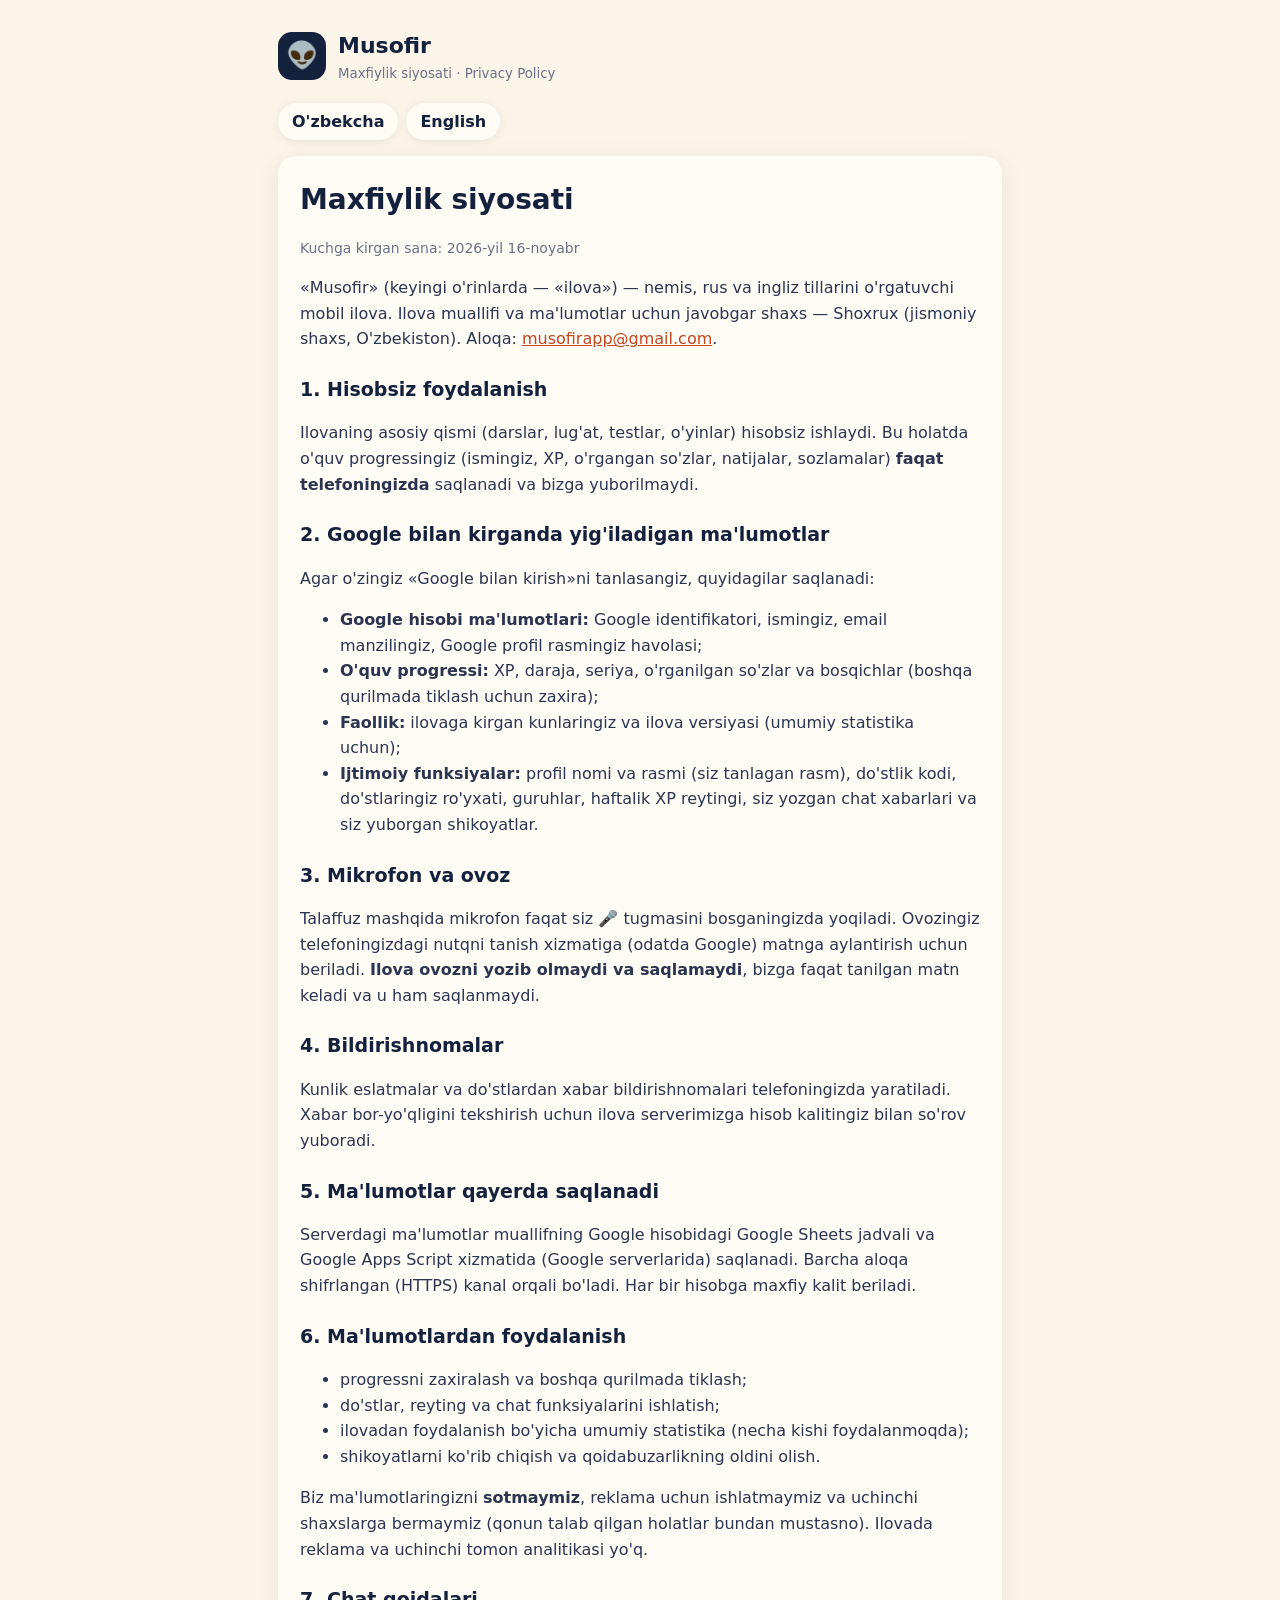
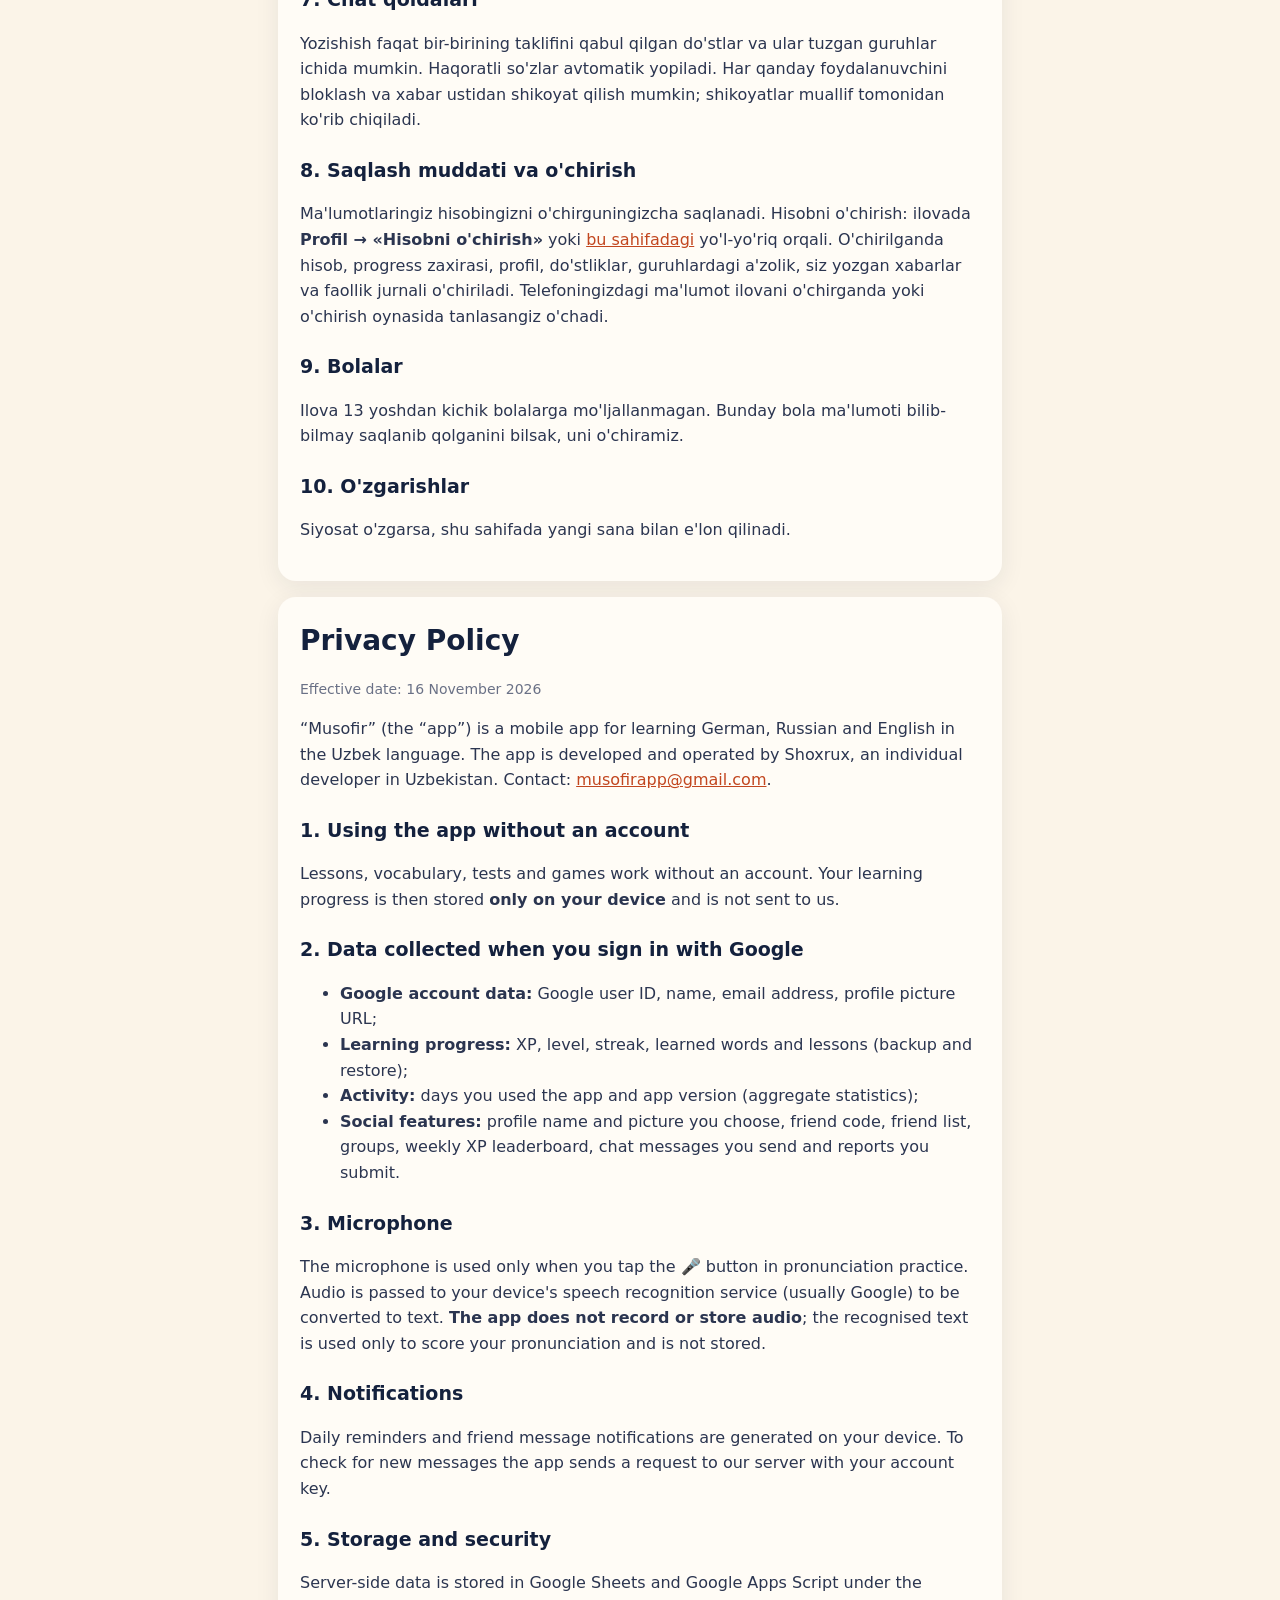
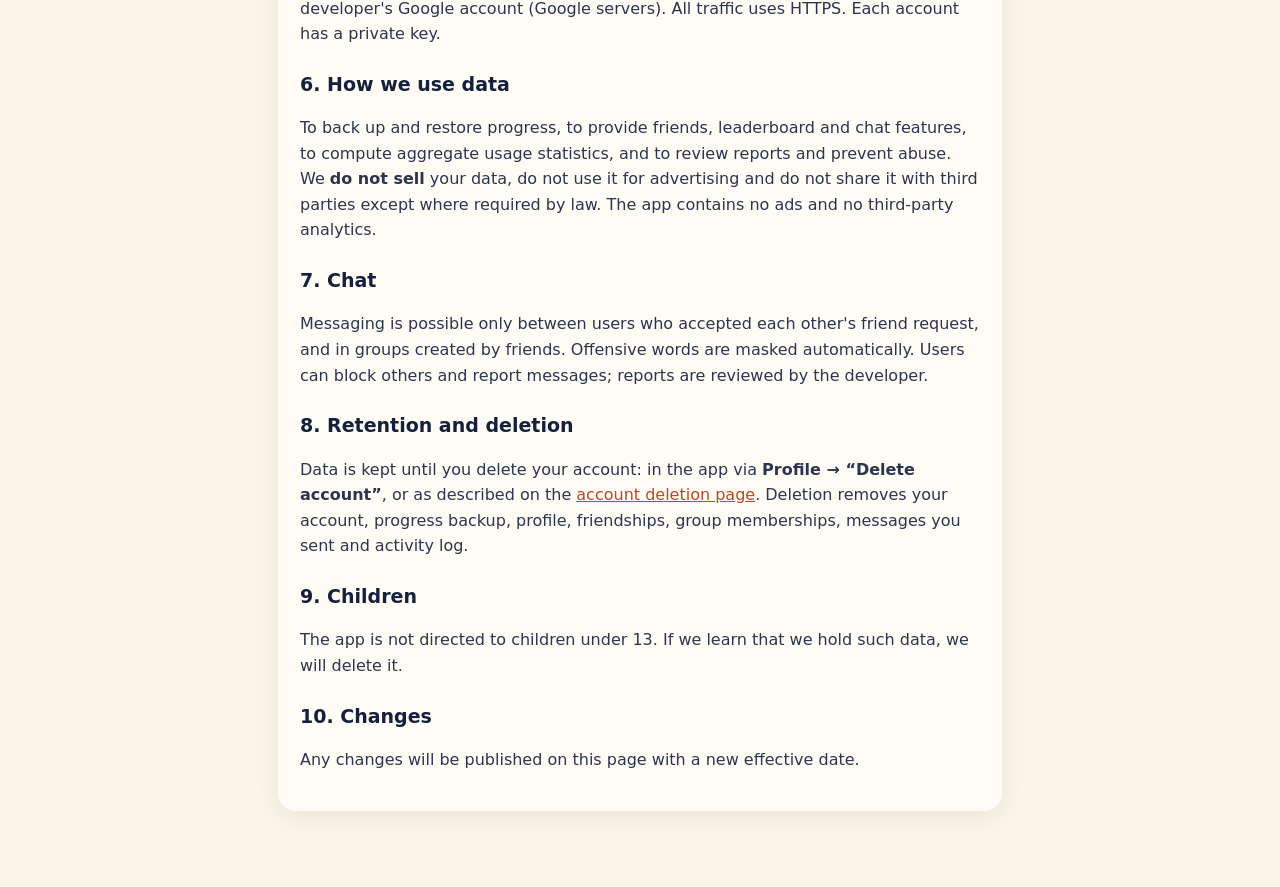
==== docs/privacy.html @ 776fa834 "Add files via upload" ====
<!DOCTYPE html>
<html lang="uz"><head><meta charset="utf-8"><meta name="viewport" content="width=device-width,initial-scale=1">
<title>Musofir — Maxfiylik siyosati / Privacy Policy</title><link rel="stylesheet" href="style.css"></head>
<body><div class="wrap">
<header><div class="logo">👽</div><div><b>Musofir</b><small>Maxfiylik siyosati · Privacy Policy</small></div></header>
<div class="lang"><a href="#uz">O'zbekcha</a><a href="#en">English</a></div>

<div class="card" id="uz">
<h1>Maxfiylik siyosati</h1>
<p class="muted">Kuchga kirgan sana: 2026-yil 16-noyabr</p>
<p>«Musofir» (keyingi o'rinlarda — «ilova») — nemis, rus va ingliz tillarini o'rgatuvchi mobil ilova. Ilova muallifi va ma'lumotlar uchun javobgar shaxs — Shoxrux (jismoniy shaxs, O'zbekiston). Aloqa: <a href="mailto:musofirapp@gmail.com">musofirapp@gmail.com</a>.</p>

<h2>1. Hisobsiz foydalanish</h2>
<p>Ilovaning asosiy qismi (darslar, lug'at, testlar, o'yinlar) hisobsiz ishlaydi. Bu holatda o'quv progressingiz (ismingiz, XP, o'rgangan so'zlar, natijalar, sozlamalar) <b>faqat telefoningizda</b> saqlanadi va bizga yuborilmaydi.</p>

<h2>2. Google bilan kirganda yig'iladigan ma'lumotlar</h2>
<p>Agar o'zingiz «Google bilan kirish»ni tanlasangiz, quyidagilar saqlanadi:</p>
<ul>
<li><b>Google hisobi ma'lumotlari:</b> Google identifikatori, ismingiz, email manzilingiz, Google profil rasmingiz havolasi;</li>
<li><b>O'quv progressi:</b> XP, daraja, seriya, o'rganilgan so'zlar va bosqichlar (boshqa qurilmada tiklash uchun zaxira);</li>
<li><b>Faollik:</b> ilovaga kirgan kunlaringiz va ilova versiyasi (umumiy statistika uchun);</li>
<li><b>Ijtimoiy funksiyalar:</b> profil nomi va rasmi (siz tanlagan rasm), do'stlik kodi, do'stlaringiz ro'yxati, guruhlar, haftalik XP reytingi, siz yozgan chat xabarlari va siz yuborgan shikoyatlar.</li>
</ul>

<h2>3. Mikrofon va ovoz</h2>
<p>Talaffuz mashqida mikrofon faqat siz 🎤 tugmasini bosganingizda yoqiladi. Ovozingiz telefoningizdagi nutqni tanish xizmatiga (odatda Google) matnga aylantirish uchun beriladi. <b>Ilova ovozni yozib olmaydi va saqlamaydi</b>, bizga faqat tanilgan matn keladi va u ham saqlanmaydi.</p>

<h2>4. Bildirishnomalar</h2>
<p>Kunlik eslatmalar va do'stlardan xabar bildirishnomalari telefoningizda yaratiladi. Xabar bor-yo'qligini tekshirish uchun ilova serverimizga hisob kalitingiz bilan so'rov yuboradi.</p>

<h2>5. Ma'lumotlar qayerda saqlanadi</h2>
<p>Serverdagi ma'lumotlar muallifning Google hisobidagi Google Sheets jadvali va Google Apps Script xizmatida (Google serverlarida) saqlanadi. Barcha aloqa shifrlangan (HTTPS) kanal orqali bo'ladi. Har bir hisobga maxfiy kalit beriladi.</p>

<h2>6. Ma'lumotlardan foydalanish</h2>
<ul>
<li>progressni zaxiralash va boshqa qurilmada tiklash;</li>
<li>do'stlar, reyting va chat funksiyalarini ishlatish;</li>
<li>ilovadan foydalanish bo'yicha umumiy statistika (necha kishi foydalanmoqda);</li>
<li>shikoyatlarni ko'rib chiqish va qoidabuzarlikning oldini olish.</li>
</ul>
<p>Biz ma'lumotlaringizni <b>sotmaymiz</b>, reklama uchun ishlatmaymiz va uchinchi shaxslarga bermaymiz (qonun talab qilgan holatlar bundan mustasno). Ilovada reklama va uchinchi tomon analitikasi yo'q.</p>

<h2>7. Chat qoidalari</h2>
<p>Yozishish faqat bir-birining taklifini qabul qilgan do'stlar va ular tuzgan guruhlar ichida mumkin. Haqoratli so'zlar avtomatik yopiladi. Har qanday foydalanuvchini bloklash va xabar ustidan shikoyat qilish mumkin; shikoyatlar muallif tomonidan ko'rib chiqiladi.</p>

<h2>8. Saqlash muddati va o'chirish</h2>
<p>Ma'lumotlaringiz hisobingizni o'chirguningizcha saqlanadi. Hisobni o'chirish: ilovada <b>Profil → «Hisobni o'chirish»</b> yoki <a href="delete.html">bu sahifadagi</a> yo'l-yo'riq orqali. O'chirilganda hisob, progress zaxirasi, profil, do'stliklar, guruhlardagi a'zolik, siz yozgan xabarlar va faollik jurnali o'chiriladi. Telefoningizdagi ma'lumot ilovani o'chirganda yoki o'chirish oynasida tanlasangiz o'chadi.</p>

<h2>9. Bolalar</h2>
<p>Ilova 13 yoshdan kichik bolalarga mo'ljallanmagan. Bunday bola ma'lumoti bilib-bilmay saqlanib qolganini bilsak, uni o'chiramiz.</p>

<h2>10. O'zgarishlar</h2>
<p>Siyosat o'zgarsa, shu sahifada yangi sana bilan e'lon qilinadi.</p>
</div>

<div class="card" id="en">
<h1>Privacy Policy</h1>
<p class="muted">Effective date: 16 November 2026</p>
<p>“Musofir” (the “app”) is a mobile app for learning German, Russian and English in the Uzbek language. The app is developed and operated by Shoxrux, an individual developer in Uzbekistan. Contact: <a href="mailto:musofirapp@gmail.com">musofirapp@gmail.com</a>.</p>
<h2>1. Using the app without an account</h2>
<p>Lessons, vocabulary, tests and games work without an account. Your learning progress is then stored <b>only on your device</b> and is not sent to us.</p>
<h2>2. Data collected when you sign in with Google</h2>
<ul>
<li><b>Google account data:</b> Google user ID, name, email address, profile picture URL;</li>
<li><b>Learning progress:</b> XP, level, streak, learned words and lessons (backup and restore);</li>
<li><b>Activity:</b> days you used the app and app version (aggregate statistics);</li>
<li><b>Social features:</b> profile name and picture you choose, friend code, friend list, groups, weekly XP leaderboard, chat messages you send and reports you submit.</li>
</ul>
<h2>3. Microphone</h2>
<p>The microphone is used only when you tap the 🎤 button in pronunciation practice. Audio is passed to your device's speech recognition service (usually Google) to be converted to text. <b>The app does not record or store audio</b>; the recognised text is used only to score your pronunciation and is not stored.</p>
<h2>4. Notifications</h2>
<p>Daily reminders and friend message notifications are generated on your device. To check for new messages the app sends a request to our server with your account key.</p>
<h2>5. Storage and security</h2>
<p>Server-side data is stored in Google Sheets and Google Apps Script under the developer's Google account (Google servers). All traffic uses HTTPS. Each account has a private key.</p>
<h2>6. How we use data</h2>
<p>To back up and restore progress, to provide friends, leaderboard and chat features, to compute aggregate usage statistics, and to review reports and prevent abuse. We <b>do not sell</b> your data, do not use it for advertising and do not share it with third parties except where required by law. The app contains no ads and no third-party analytics.</p>
<h2>7. Chat</h2>
<p>Messaging is possible only between users who accepted each other's friend request, and in groups created by friends. Offensive words are masked automatically. Users can block others and report messages; reports are reviewed by the developer.</p>
<h2>8. Retention and deletion</h2>
<p>Data is kept until you delete your account: in the app via <b>Profile → “Delete account”</b>, or as described on the <a href="delete.html">account deletion page</a>. Deletion removes your account, progress backup, profile, friendships, group memberships, messages you sent and activity log.</p>
<h2>9. Children</h2>
<p>The app is not directed to children under 13. If we learn that we hold such data, we will delete it.</p>
<h2>10. Changes</h2>
<p>Any changes will be published on this page with a new effective date.</p>
</div>
</div></body></html>
---- docs/style.css ----
:root{--navy:#14213D;--coral:#FF7A59;--cream:#FBF4E8;--paper:#FFFCF6;--muted:#6A7186}
*{box-sizing:border-box}
body{margin:0;background:var(--cream);color:var(--navy);font:16px/1.6 system-ui,-apple-system,Segoe UI,Roboto,sans-serif}
.wrap{max-width:760px;margin:0 auto;padding:28px 18px 60px}
header{display:flex;align-items:center;gap:12px;margin-bottom:18px}
header .logo{width:48px;height:48px;border-radius:14px;background:var(--navy);color:#fff;display:grid;place-items:center;font-size:26px}
header b{font-size:22px}
header small{display:block;color:var(--muted)}
.card{background:var(--paper);border-radius:18px;padding:22px;box-shadow:0 6px 24px rgba(20,33,61,.08);margin-bottom:16px}
h1{font-size:28px;margin:0 0 6px}
h2{font-size:19px;margin:22px 0 6px}
p,li{color:#2b3550}
.muted{color:var(--muted);font-size:14px}
.lang{display:flex;gap:8px;margin:0 0 16px}
.lang a{padding:6px 14px;border-radius:999px;background:var(--paper);color:var(--navy);text-decoration:none;font-weight:700;box-shadow:0 2px 8px rgba(20,33,61,.08)}
.btn{display:inline-block;background:var(--coral);color:#3A1206;font-weight:800;text-decoration:none;padding:12px 18px;border-radius:14px}
.steps li{margin-bottom:6px}
a{color:#C2461F}
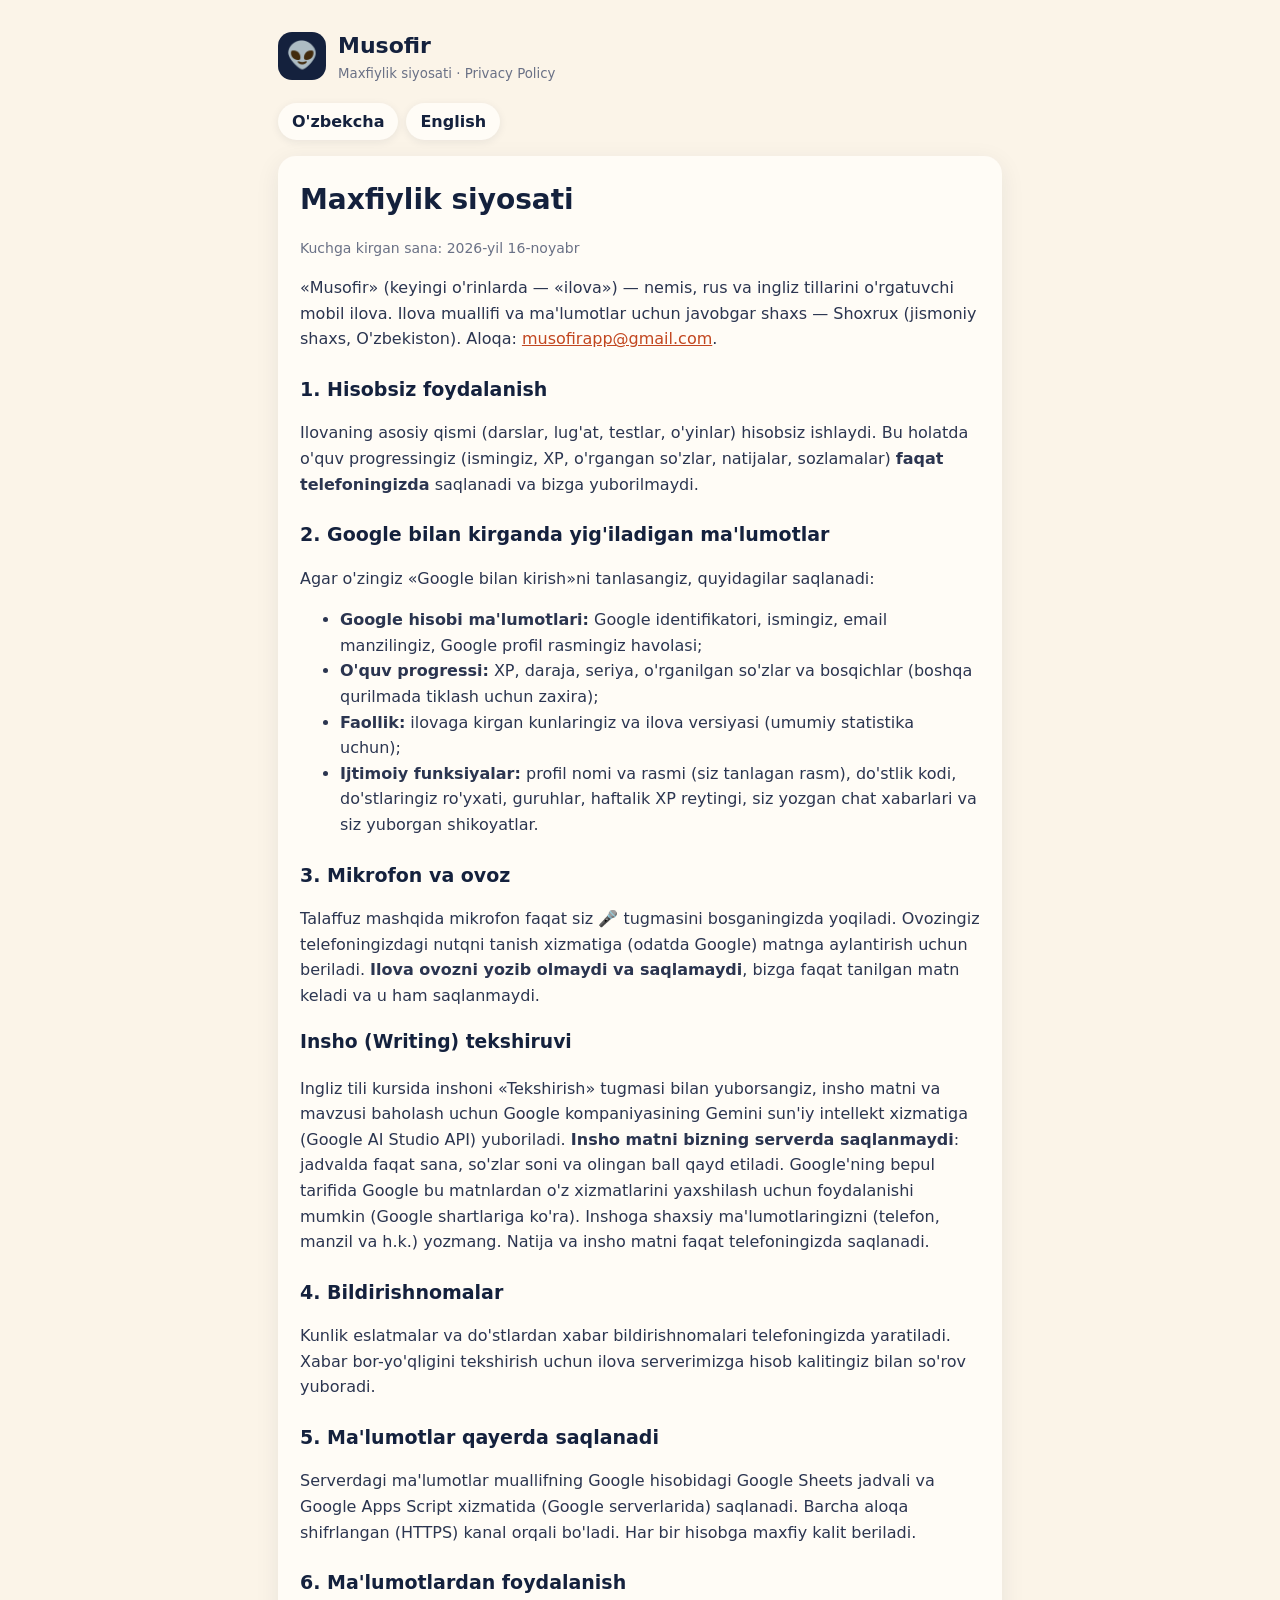
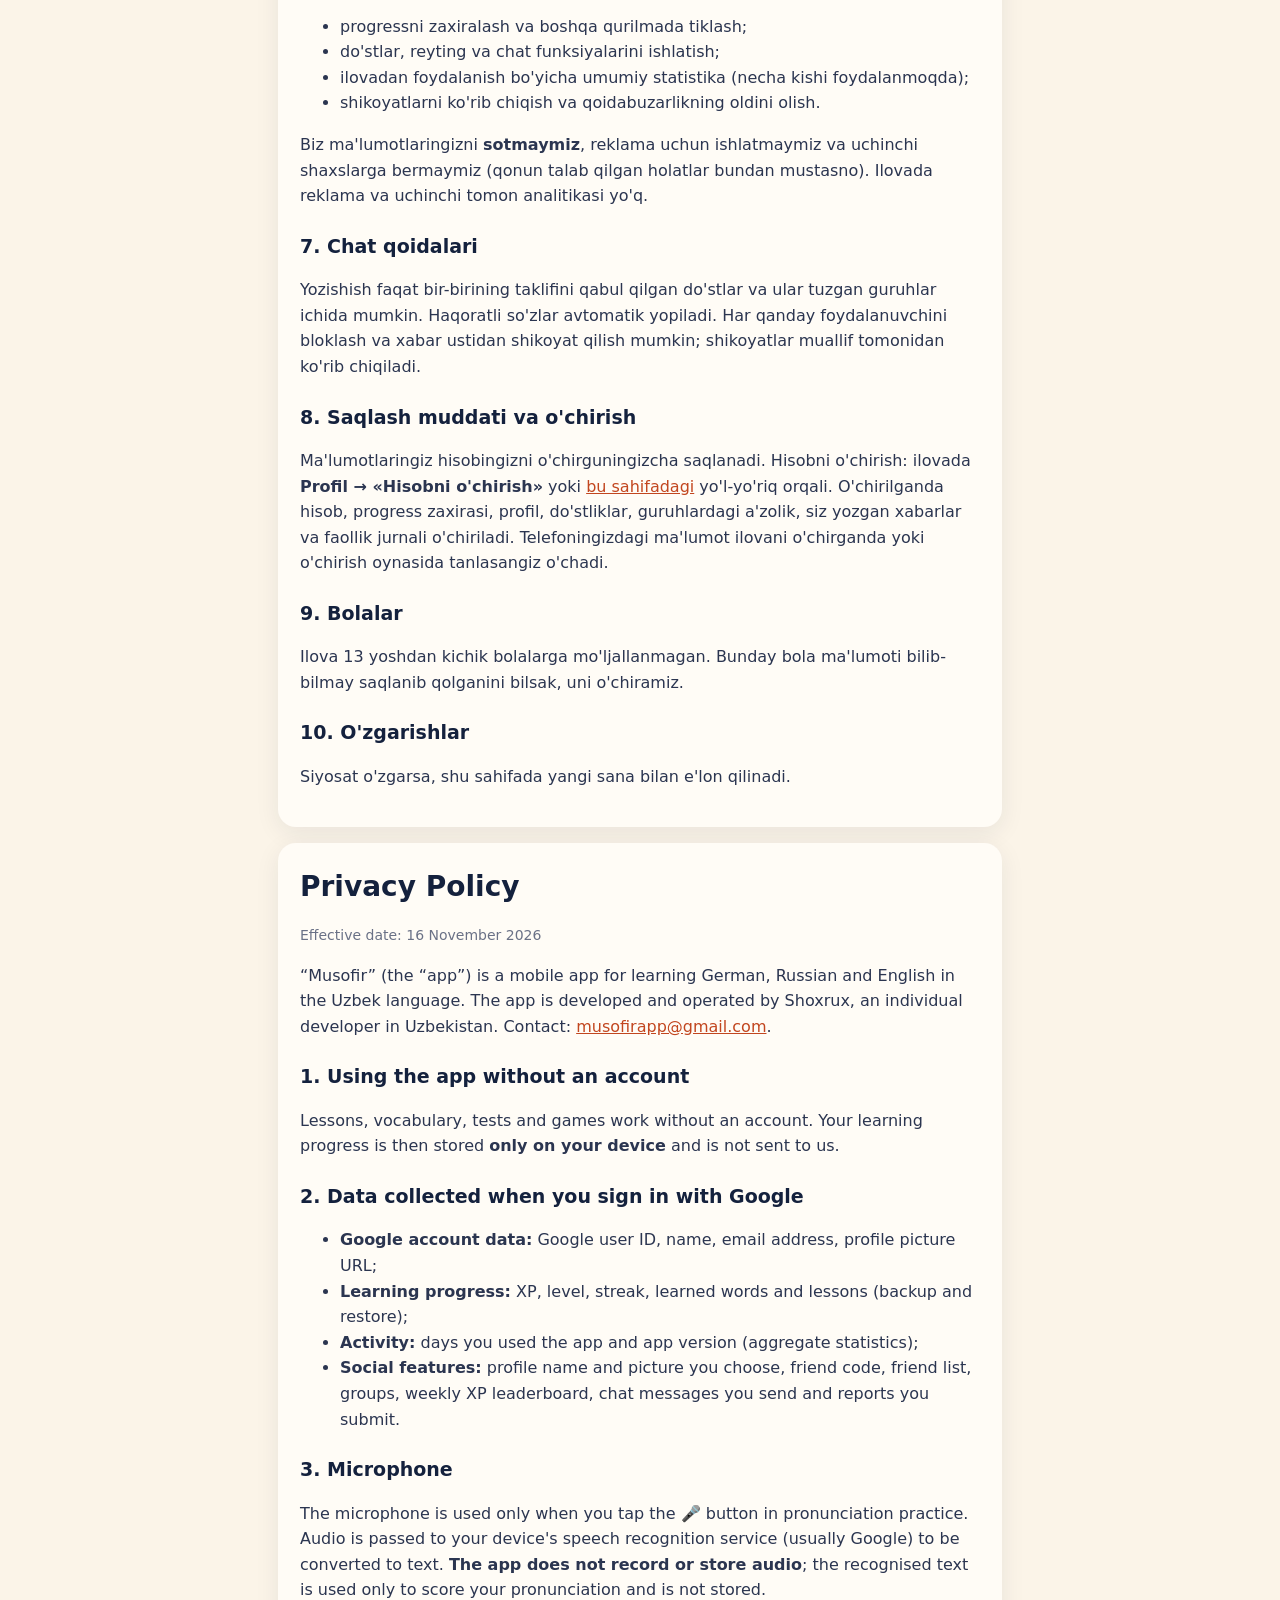
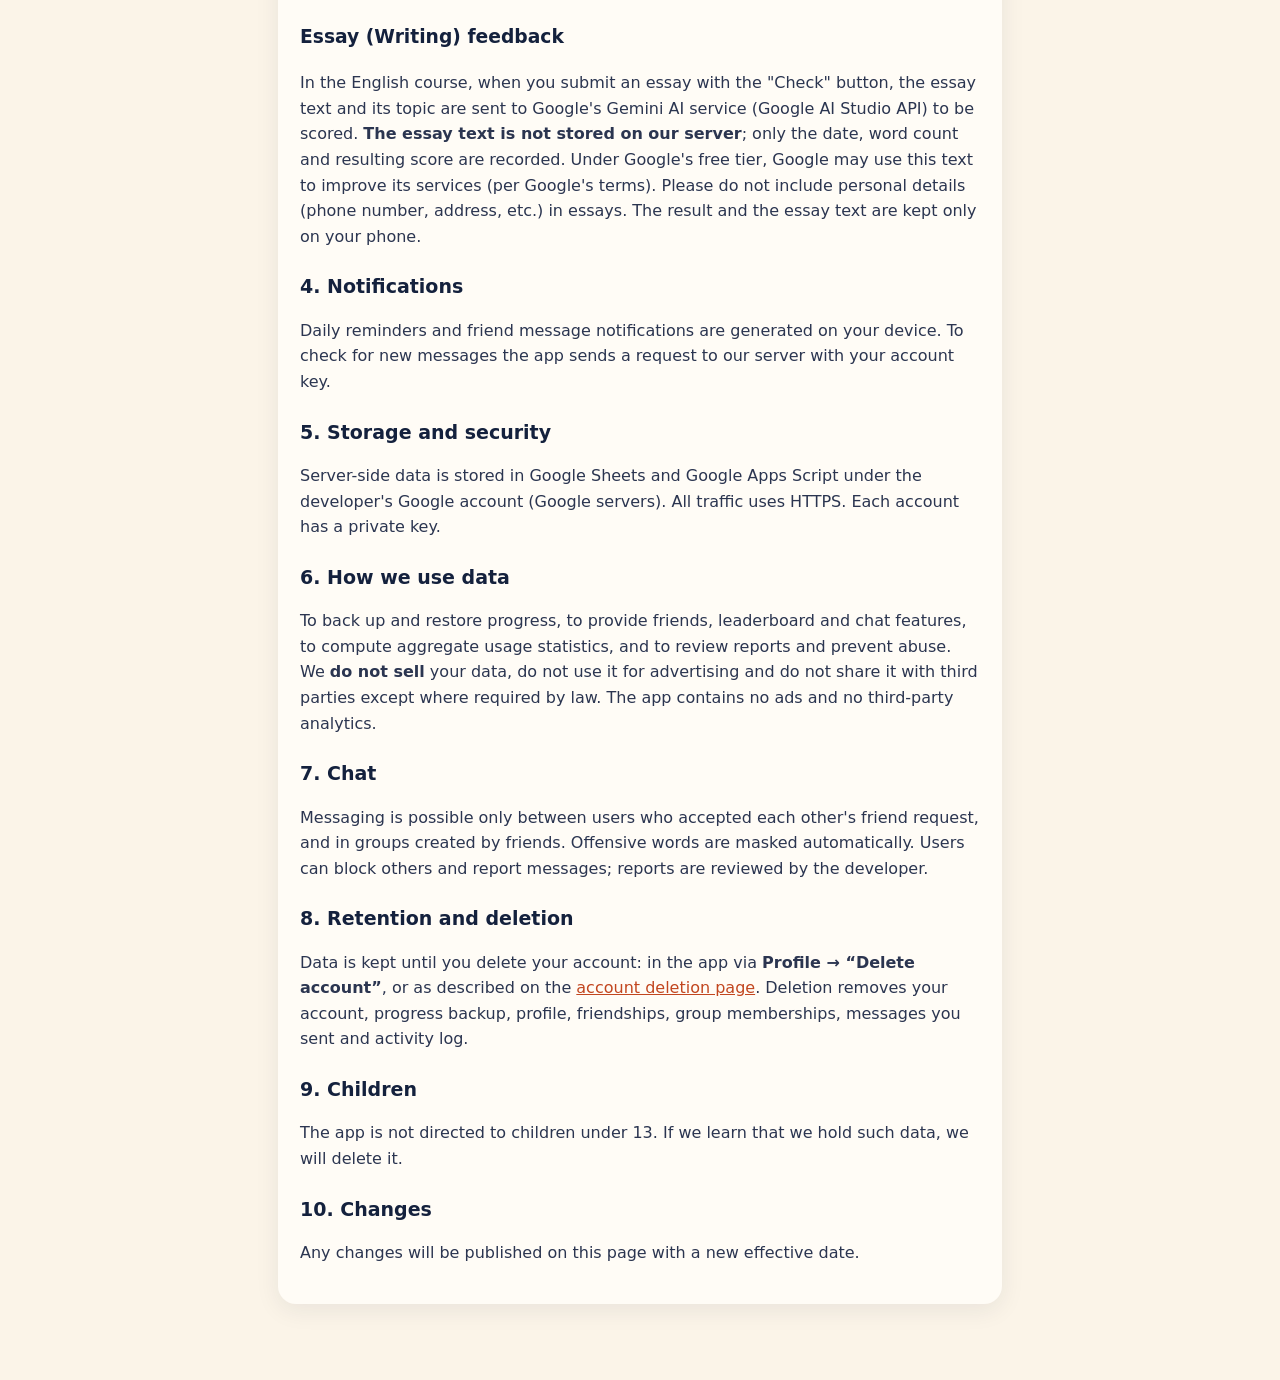
==== commit e94ef38b: "Add files via upload" ====
--- a/docs/privacy.html
+++ b/docs/privacy.html
@@ -25,6 +25,8 @@
 <h2>3. Mikrofon va ovoz</h2>
 <p>Talaffuz mashqida mikrofon faqat siz 🎤 tugmasini bosganingizda yoqiladi. Ovozingiz telefoningizdagi nutqni tanish xizmatiga (odatda Google) matnga aylantirish uchun beriladi. <b>Ilova ovozni yozib olmaydi va saqlamaydi</b>, bizga faqat tanilgan matn keladi va u ham saqlanmaydi.</p>
 
+<h3>Insho (Writing) tekshiruvi</h3>
+<p>Ingliz tili kursida inshoni «Tekshirish» tugmasi bilan yuborsangiz, insho matni va mavzusi baholash uchun Google kompaniyasining Gemini sun'iy intellekt xizmatiga (Google AI Studio API) yuboriladi. <b>Insho matni bizning serverda saqlanmaydi</b>: jadvalda faqat sana, so'zlar soni va olingan ball qayd etiladi. Google'ning bepul tarifida Google bu matnlardan o'z xizmatlarini yaxshilash uchun foydalanishi mumkin (Google shartlariga ko'ra). Inshoga shaxsiy ma'lumotlaringizni (telefon, manzil va h.k.) yozmang. Natija va insho matni faqat telefoningizda saqlanadi.</p>
 <h2>4. Bildirishnomalar</h2>
 <p>Kunlik eslatmalar va do'stlardan xabar bildirishnomalari telefoningizda yaratiladi. Xabar bor-yo'qligini tekshirish uchun ilova serverimizga hisob kalitingiz bilan so'rov yuboradi.</p>
 
@@ -68,6 +70,8 @@
 </ul>
 <h2>3. Microphone</h2>
 <p>The microphone is used only when you tap the 🎤 button in pronunciation practice. Audio is passed to your device's speech recognition service (usually Google) to be converted to text. <b>The app does not record or store audio</b>; the recognised text is used only to score your pronunciation and is not stored.</p>
+<h3>Essay (Writing) feedback</h3>
+<p>In the English course, when you submit an essay with the "Check" button, the essay text and its topic are sent to Google's Gemini AI service (Google AI Studio API) to be scored. <b>The essay text is not stored on our server</b>; only the date, word count and resulting score are recorded. Under Google's free tier, Google may use this text to improve its services (per Google's terms). Please do not include personal details (phone number, address, etc.) in essays. The result and the essay text are kept only on your phone.</p>
 <h2>4. Notifications</h2>
 <p>Daily reminders and friend message notifications are generated on your device. To check for new messages the app sends a request to our server with your account key.</p>
 <h2>5. Storage and security</h2>
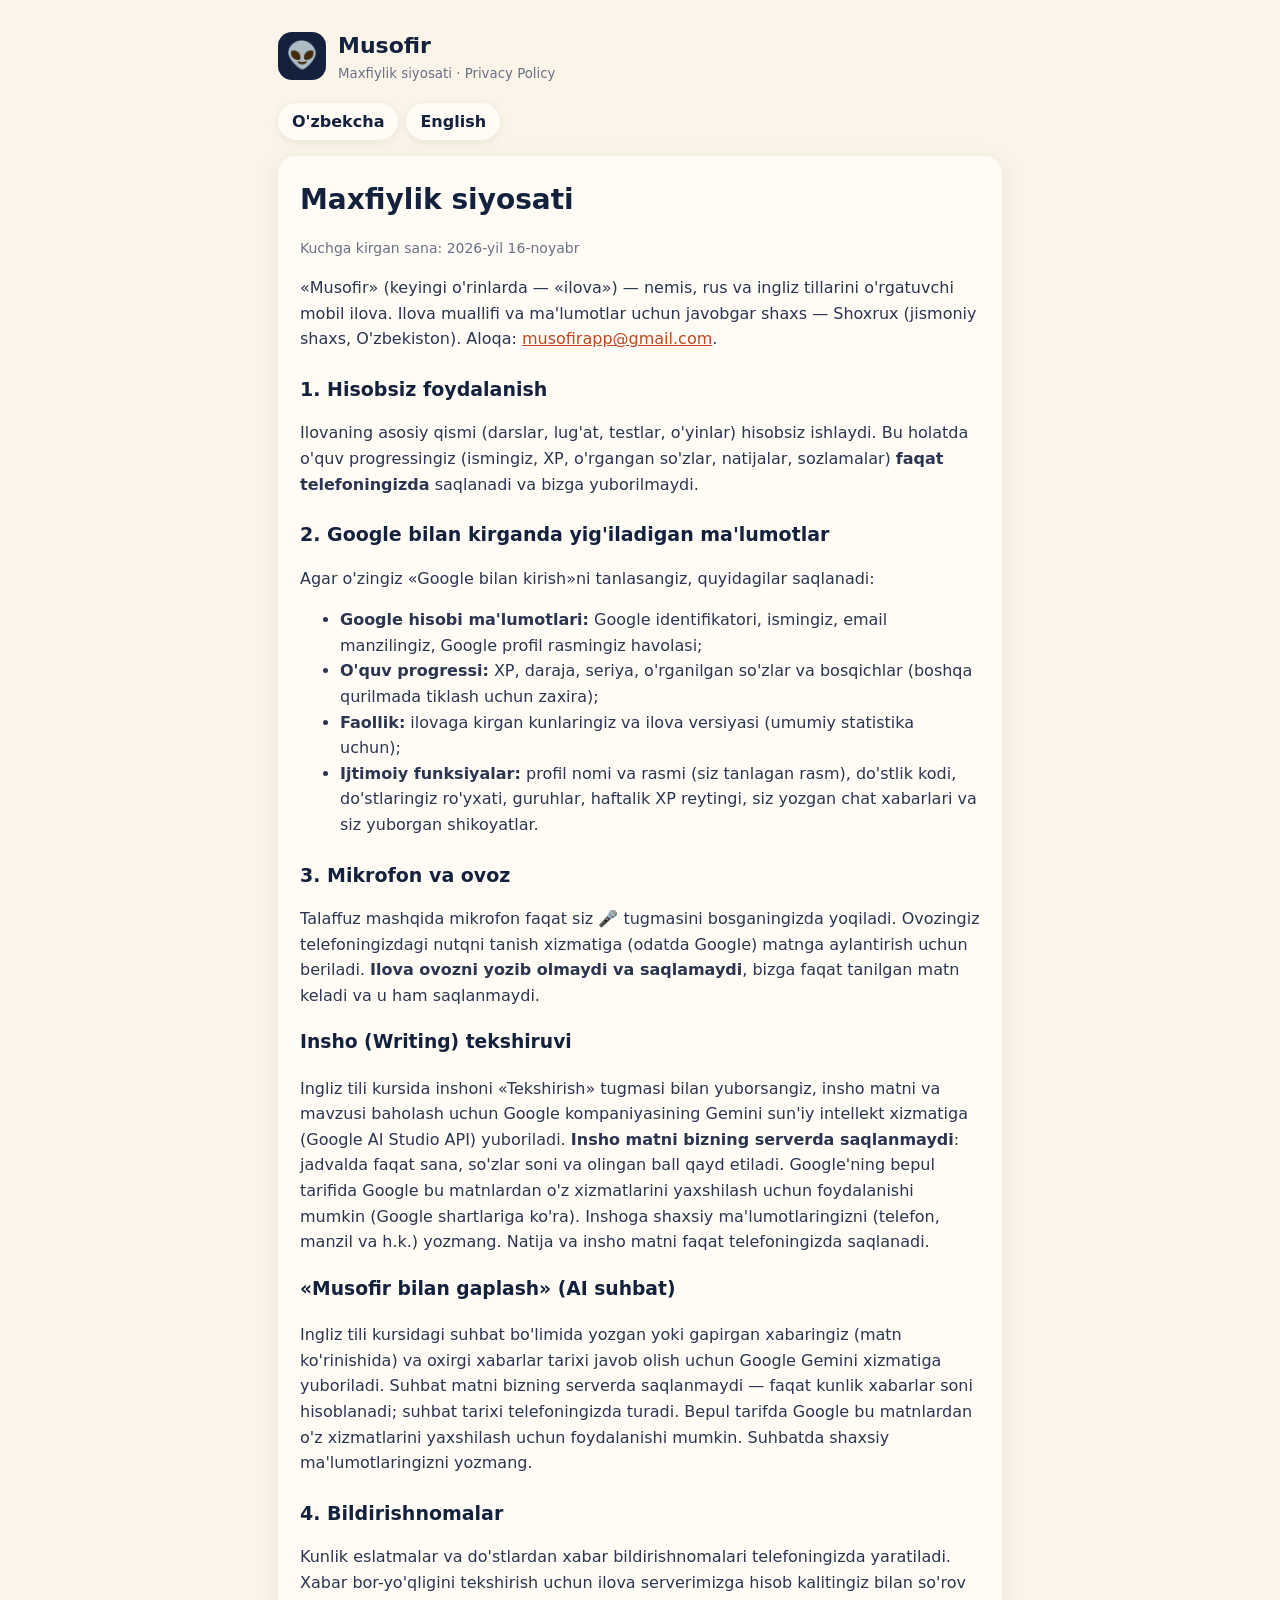
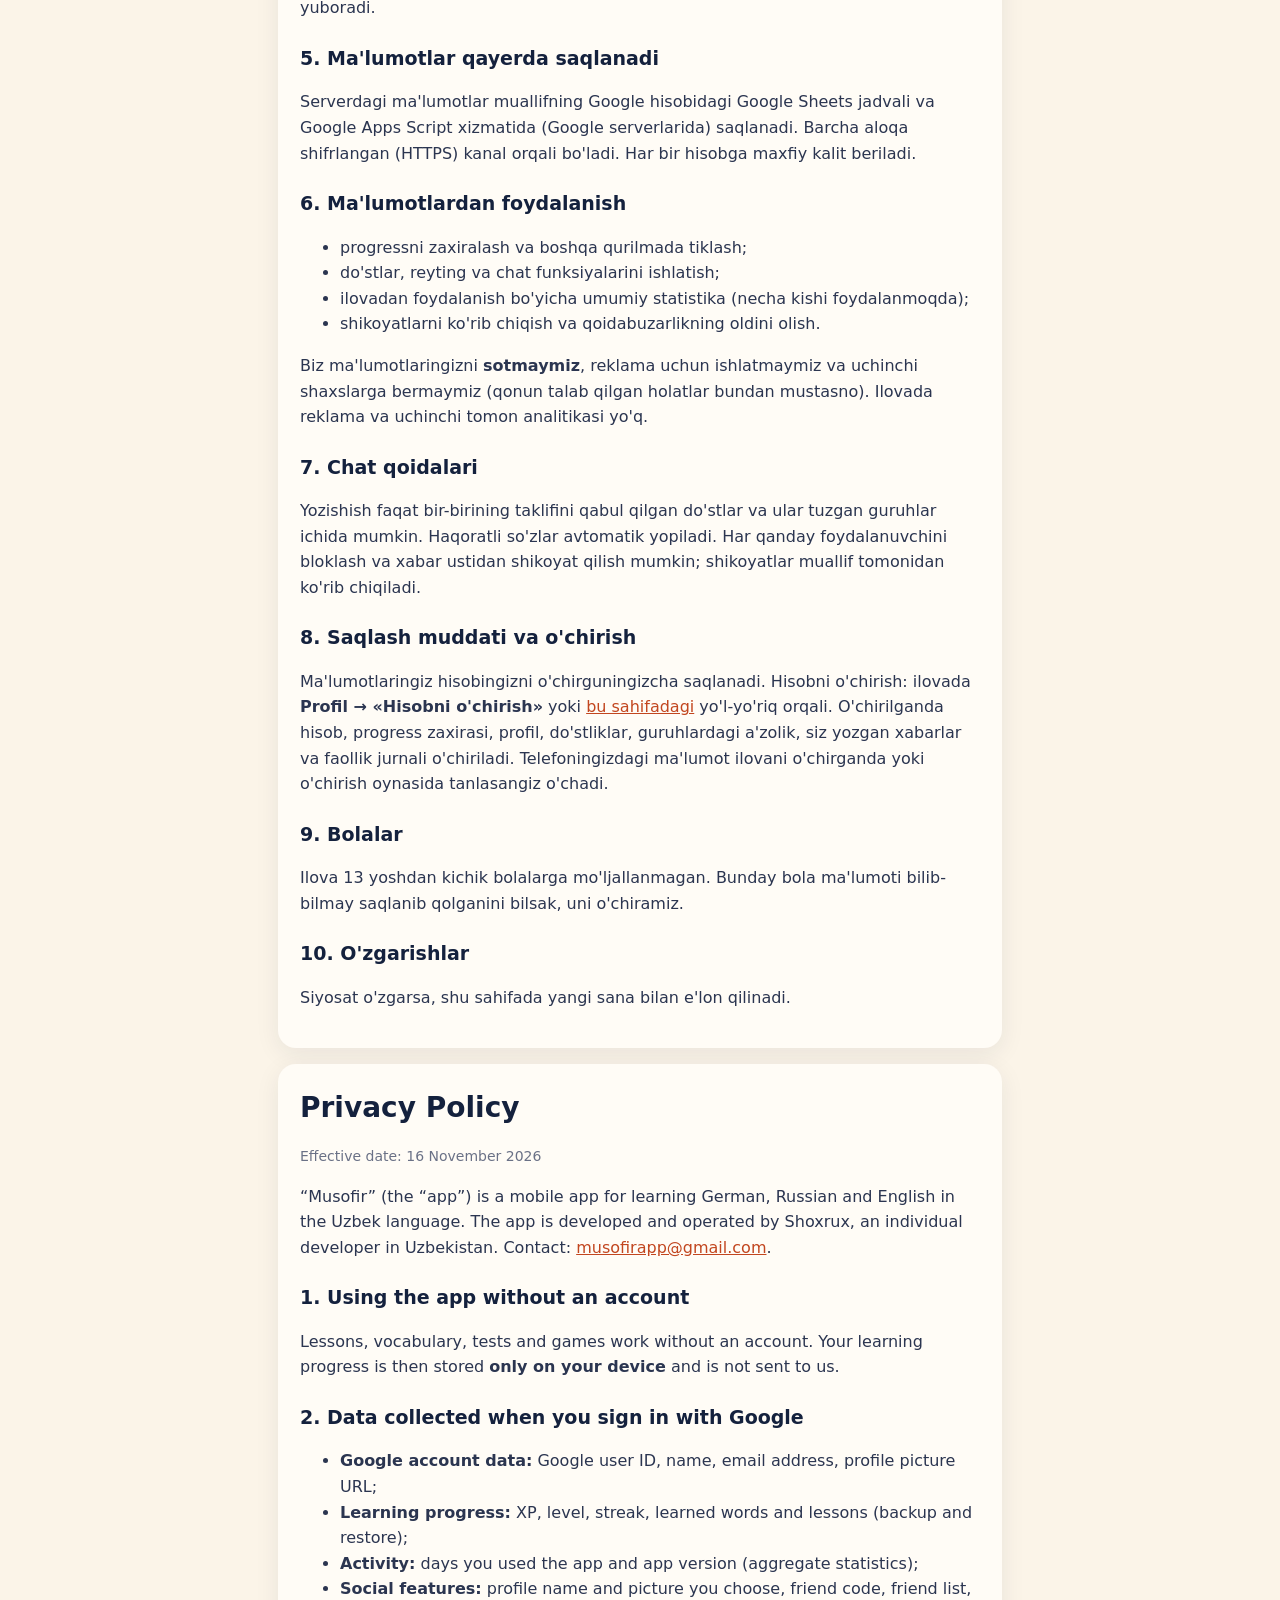
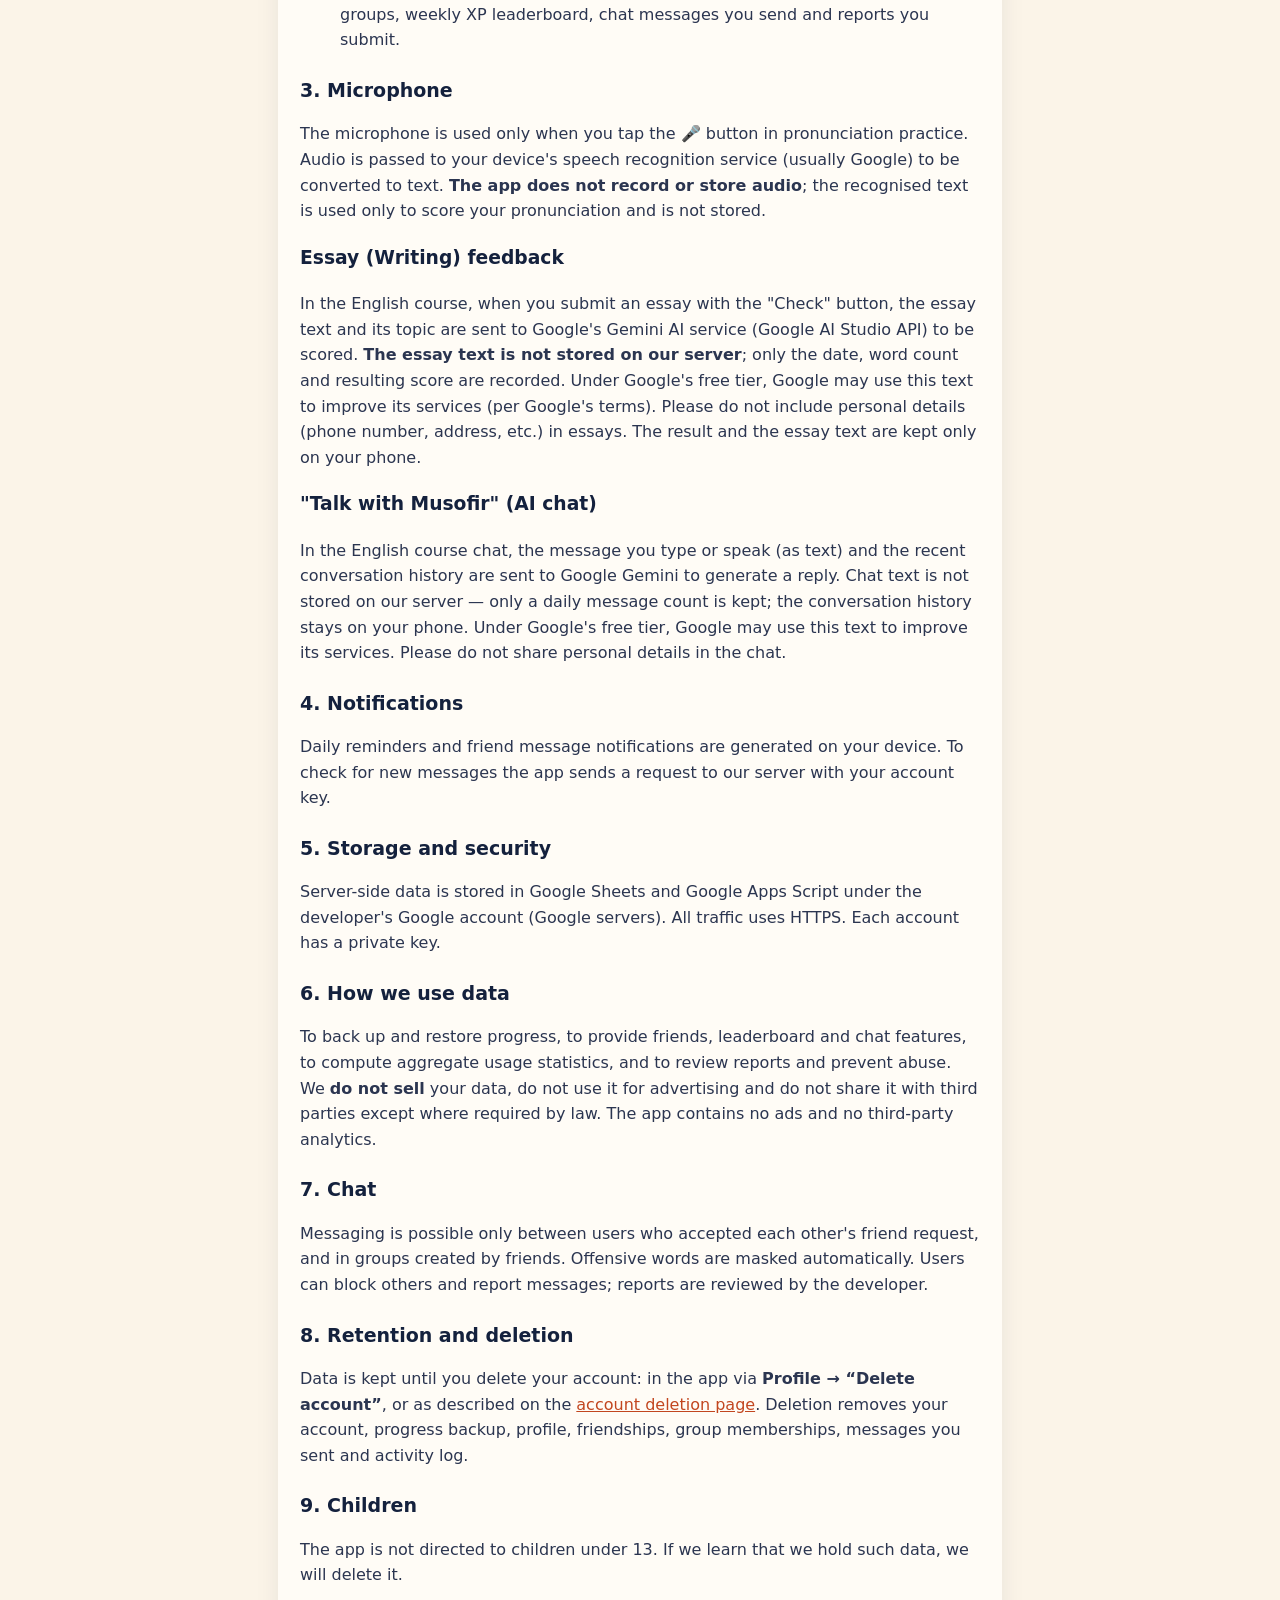
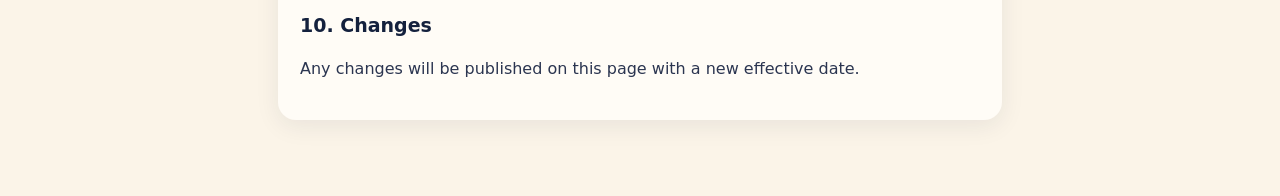
==== commit 03a2091e: "Add files via upload" ====
--- a/docs/privacy.html
+++ b/docs/privacy.html
@@ -27,6 +27,8 @@
 
 <h3>Insho (Writing) tekshiruvi</h3>
 <p>Ingliz tili kursida inshoni «Tekshirish» tugmasi bilan yuborsangiz, insho matni va mavzusi baholash uchun Google kompaniyasining Gemini sun'iy intellekt xizmatiga (Google AI Studio API) yuboriladi. <b>Insho matni bizning serverda saqlanmaydi</b>: jadvalda faqat sana, so'zlar soni va olingan ball qayd etiladi. Google'ning bepul tarifida Google bu matnlardan o'z xizmatlarini yaxshilash uchun foydalanishi mumkin (Google shartlariga ko'ra). Inshoga shaxsiy ma'lumotlaringizni (telefon, manzil va h.k.) yozmang. Natija va insho matni faqat telefoningizda saqlanadi.</p>
+<h3>«Musofir bilan gaplash» (AI suhbat)</h3>
+<p>Ingliz tili kursidagi suhbat bo'limida yozgan yoki gapirgan xabaringiz (matn ko'rinishida) va oxirgi xabarlar tarixi javob olish uchun Google Gemini xizmatiga yuboriladi. Suhbat matni bizning serverda saqlanmaydi — faqat kunlik xabarlar soni hisoblanadi; suhbat tarixi telefoningizda turadi. Bepul tarifda Google bu matnlardan o'z xizmatlarini yaxshilash uchun foydalanishi mumkin. Suhbatda shaxsiy ma'lumotlaringizni yozmang.</p>
 <h2>4. Bildirishnomalar</h2>
 <p>Kunlik eslatmalar va do'stlardan xabar bildirishnomalari telefoningizda yaratiladi. Xabar bor-yo'qligini tekshirish uchun ilova serverimizga hisob kalitingiz bilan so'rov yuboradi.</p>
 
@@ -72,6 +74,8 @@
 <p>The microphone is used only when you tap the 🎤 button in pronunciation practice. Audio is passed to your device's speech recognition service (usually Google) to be converted to text. <b>The app does not record or store audio</b>; the recognised text is used only to score your pronunciation and is not stored.</p>
 <h3>Essay (Writing) feedback</h3>
 <p>In the English course, when you submit an essay with the "Check" button, the essay text and its topic are sent to Google's Gemini AI service (Google AI Studio API) to be scored. <b>The essay text is not stored on our server</b>; only the date, word count and resulting score are recorded. Under Google's free tier, Google may use this text to improve its services (per Google's terms). Please do not include personal details (phone number, address, etc.) in essays. The result and the essay text are kept only on your phone.</p>
+<h3>"Talk with Musofir" (AI chat)</h3>
+<p>In the English course chat, the message you type or speak (as text) and the recent conversation history are sent to Google Gemini to generate a reply. Chat text is not stored on our server — only a daily message count is kept; the conversation history stays on your phone. Under Google's free tier, Google may use this text to improve its services. Please do not share personal details in the chat.</p>
 <h2>4. Notifications</h2>
 <p>Daily reminders and friend message notifications are generated on your device. To check for new messages the app sends a request to our server with your account key.</p>
 <h2>5. Storage and security</h2>
